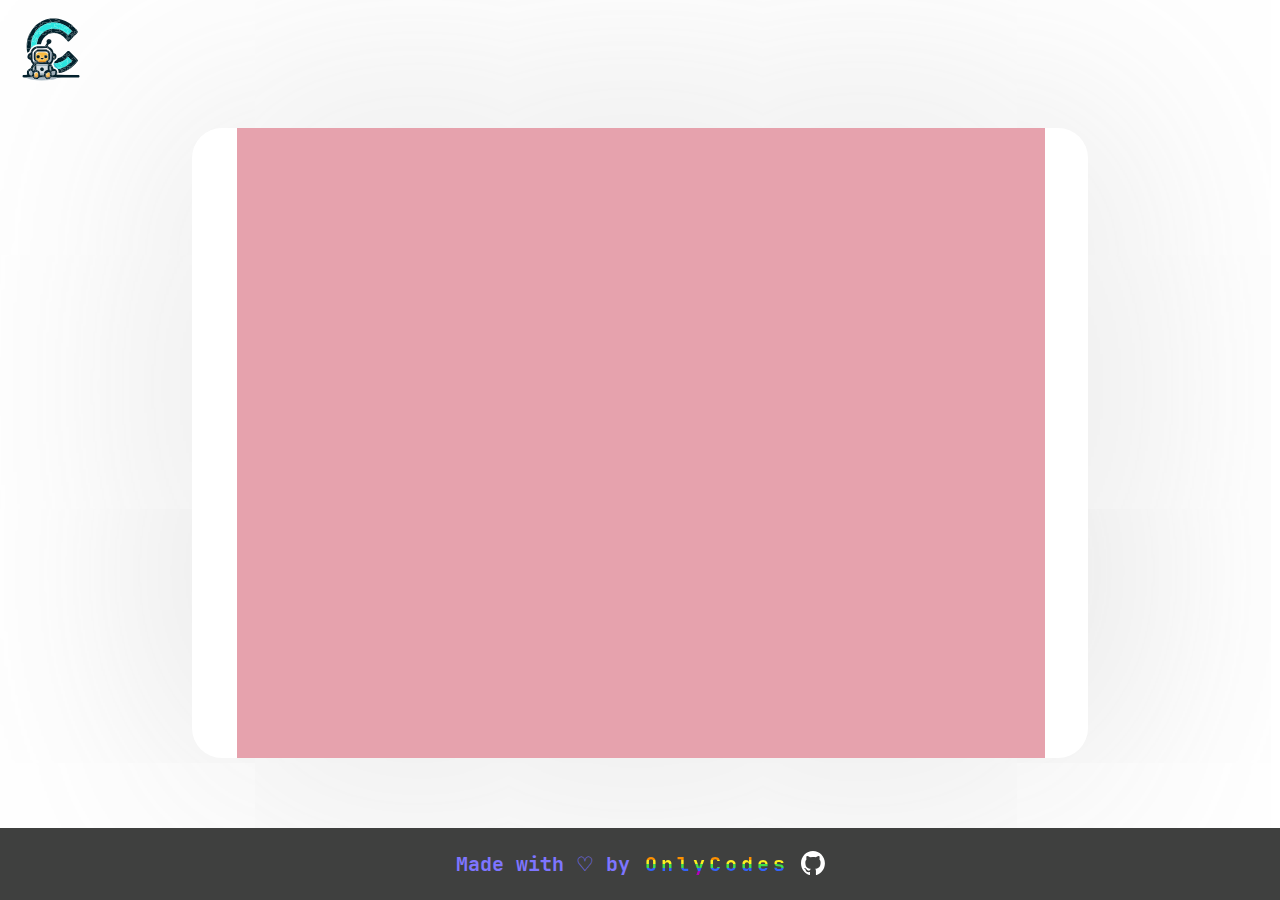
==== index.html @ 9d945993 "Added rainbow text and finished bot" ====
<!DOCTYPE html>
<html lang="en">

<head>
    <meta charset="UTF-8" />
    <meta name="viewport" content="width=device-width, initial-scale=1.0" />
    <script src="index.js"></script>
    <link rel="stylesheet" href="reset.css" />
    <link rel="stylesheet" href="style.css" />
    <title>C-Bot</title>
</head>

<body>
    <header>
        <div class="logo">
            <img src="img/logo.svg" alt="logo" />
        </div>
    </header>
        <main>
            <div class="main-body">
                <iframe src='https://webchat.botframework.com/embed/bot-cpapu-bot?s=SY5xN3FCjrM.iGS0Kf5x2nDwZGzSM5UnXrqYptkckkuzV67nQoUn-s8' style='background-color: #E6A2AD; min-width: 400px; width: 95%; min-height: 100%;'></iframe>
            </div>
        </main>
    <footer>
        <p>Made with ♡ by </p>
        <h1>OnlyCodes</h1>
        <a href="https://github.com/OnlyCodesOrg"><img src="img/github.svg" alt=""></a>
    </footer>
</body>

</html>
---- style.css ----
/*
    #F1C5D9
    #F2B3C0
    #E6A2AD
    #DF8A91
*/


body {
    background: #ffffff;
    min-height: 100vh;
    margin: 0;
    display: grid;
    grid-template-rows: auto 1fr auto;
}

main {
    width: 70%;
    padding-left: 15%;
}

header {
    min-height: 50px;
    display: block;
    width: 100%;
    height: 90px;
    padding-bottom: 3%;
}

.main-body {
    display: flex;
    height: 90%;
}

.logo {
    display: flex;
    width: 100%;
}

.logo img {
    width: 100px;
    height: auto;
    margin-bottom: 20px;
}

.main-body {
    background-color: white;
    height: 90%;
    border-radius: 30px;
    box-shadow: 5px 5px 1000px rgba(131, 131, 131, 0.3);
    padding-left: 5%;
}

footer {
    background-color: #3f403f;
    display: inline-flex;
    align-items: center;
    justify-content: center;
    width: 100%;
    color: #7e75ff;
    font-family: "JetBrains Mono", sans-serif;
    font-size: 20px;
    height: 8vh;
    text-align: center;
}

footer img {
    width: 24px;
    height: 24px;
    padding-left: 12px;
}

footer a {
    color: white;
    text-decoration: none;
}

button:hover {
    cursor: pointer;
}

.btton1:active {
    background: #062244;
}

footer h1 {
    text-decoration: none;
    font-size: 20px;
    padding-left: 15px;
    font-weight: 700;
    color: transparent;
    letter-spacing: 0.2em;
    text-align: center;
    background: linear-gradient(
      #fd004c 16.7%,
      #fe9000 16.7%,
      #fe9000 33.4%,
      #fff020 33.4%,
      #fff020 50.1%,
      #3edf4b 50.1%,
      #3edf4b 66.8%,
      #3363ff 66.8%,
      #3363ff 83.5%,
      #b102b7 83.5%
    );
    -webkit-text-stroke: 2px var(--yangColor);
    background-clip: text;
    -webkit-background-clip: text;
    line-height: 1.1em;
    animation: rainbow 100s linear infinite;
  }
  
  @keyframes rainbow {
    100% {
      background-position: 0 60em;
    }
  }

@font-face {
    font-family: "Inter";
    src: url("fonts/Inter-VariableFont_slnt,wght.ttf") format("truetype");
    font-weight: 400;
    font-style: normal;
}

@font-face {
    font-family: "Inter";
    src: url("fonts/Inter-VariableFont_slnt,wght.ttf") format("truetype");
    font-weight: 800;
    font-style: bold;
}

@font-face {
    font-family: "Emizen";
    src: url("fonts/Emizen.otf") format("truetype");
    font-weight: 400;
    font-style: normal;
}

@font-face {
    font-family: "JetBrains Mono";
    src: url("fonts/JetBrainsMono-Bold.ttf") format("truetype");
    font-weight: 400;
    font-style: normal;
}
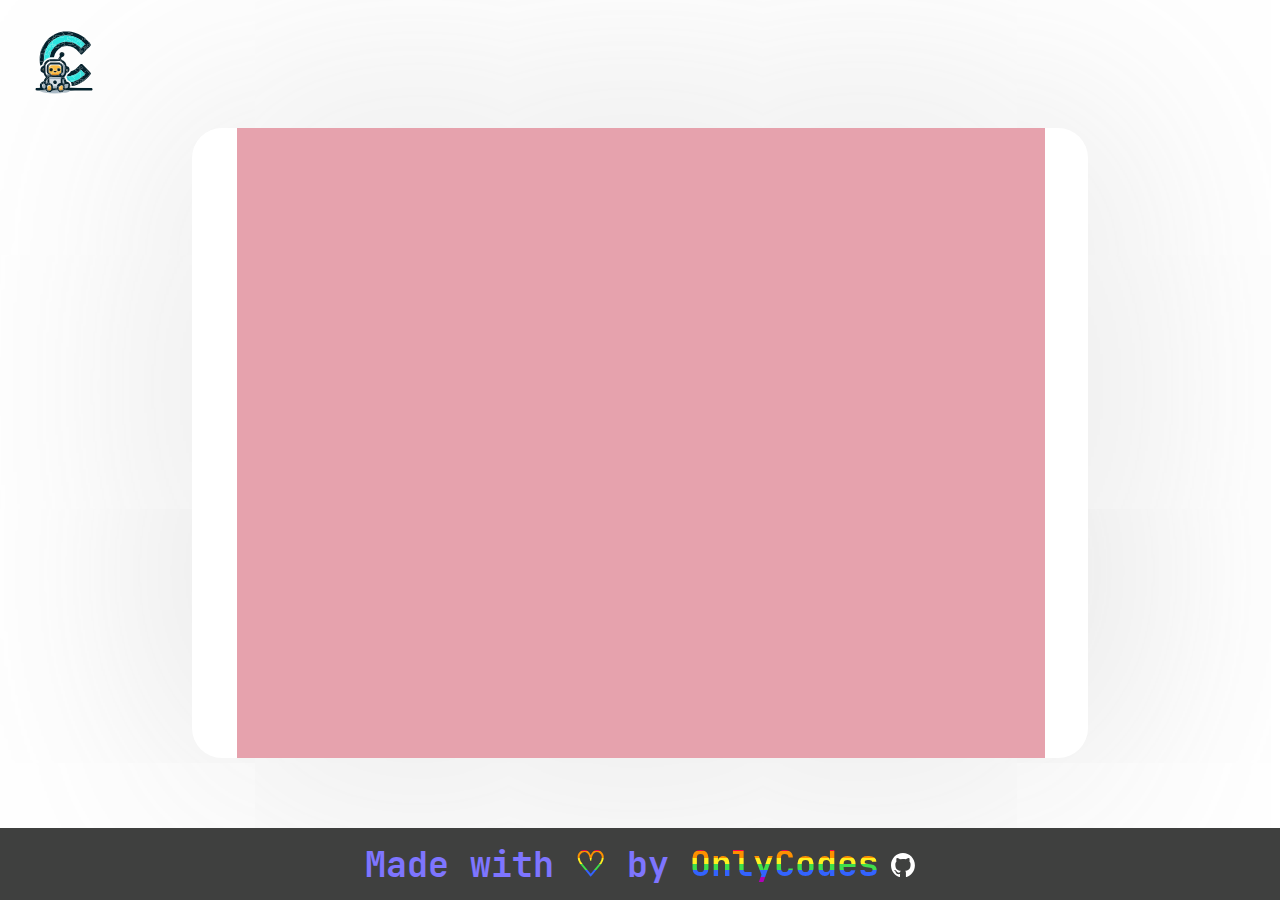
==== commit 655952cb: "Modified rainbow text" ====
--- a/index.html
+++ b/index.html
@@ -22,7 +22,9 @@
             </div>
         </main>
     <footer>
-        <p>Made with ♡ by </p>
+        <p>Made with&#160</p>
+        <h1>♡&#160</h1>
+        <p>by&#160</p>
         <h1>OnlyCodes</h1>
         <a href="https://github.com/OnlyCodesOrg"><img src="img/github.svg" alt=""></a>
     </footer>
--- a/style.css
+++ b/style.css
@@ -34,6 +34,7 @@
 
 .logo {
     display: flex;
+    margin: 1%;
     width: 100%;
 }
 
@@ -59,7 +60,7 @@
     width: 100%;
     color: #7e75ff;
     font-family: "JetBrains Mono", sans-serif;
-    font-size: 20px;
+    font-size: 35px;
     height: 8vh;
     text-align: center;
 }
@@ -85,12 +86,9 @@
 
 footer h1 {
     text-decoration: none;
-    font-size: 20px;
-    padding-left: 15px;
+    font-size: 35px;
     font-weight: 700;
     color: transparent;
-    letter-spacing: 0.2em;
-    text-align: center;
     background: linear-gradient(
       #fd004c 16.7%,
       #fe9000 16.7%,
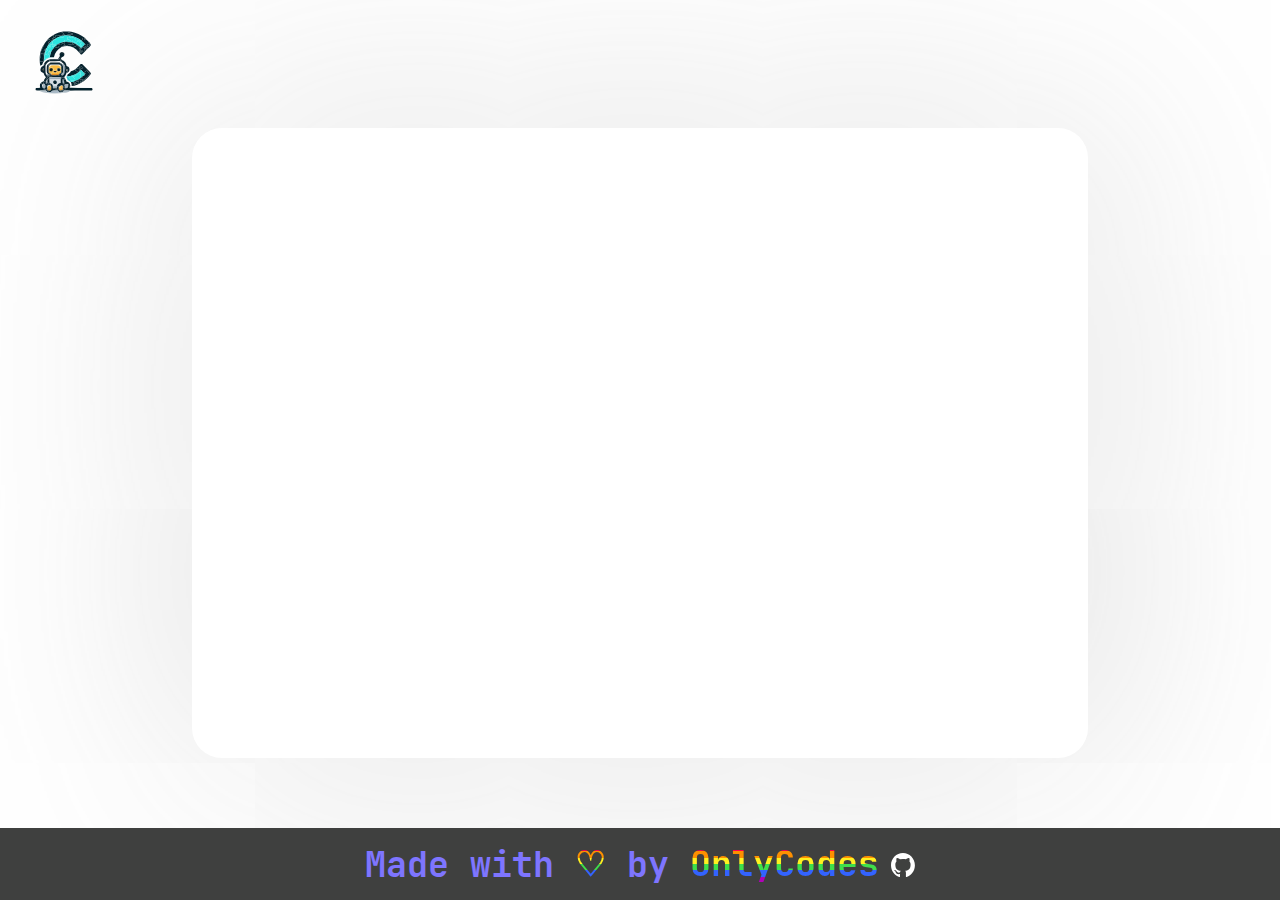
==== commit 06496c06: "Changed background color in iframe" ====
--- a/index.html
+++ b/index.html
@@ -18,7 +18,7 @@
     </header>
         <main>
             <div class="main-body">
-                <iframe src='https://webchat.botframework.com/embed/bot-cpapu-bot?s=SY5xN3FCjrM.iGS0Kf5x2nDwZGzSM5UnXrqYptkckkuzV67nQoUn-s8' style='background-color: #E6A2AD; min-width: 400px; width: 95%; min-height: 100%;'></iframe>
+                <iframe src='https://webchat.botframework.com/embed/bot-cpapu-bot?s=SY5xN3FCjrM.iGS0Kf5x2nDwZGzSM5UnXrqYptkckkuzV67nQoUn-s8' style='min-width: 400px; width: 95%; min-height: 100%;'></iframe>
             </div>
         </main>
     <footer>
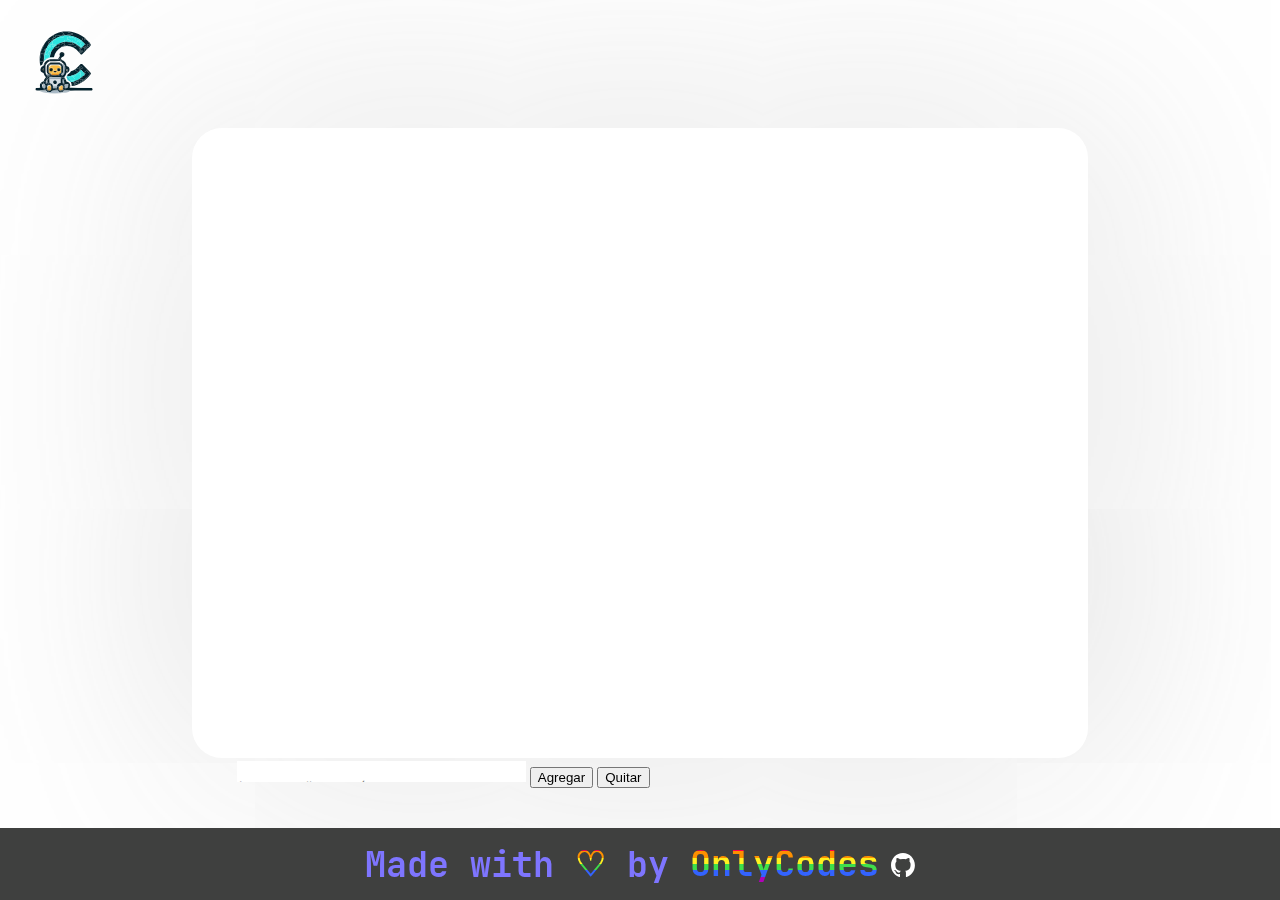
==== commit 5e35bea3: "Testing bot!" ====
--- a/index.html
+++ b/index.html
@@ -16,11 +16,18 @@
             <img src="img/logo.svg" alt="logo" />
         </div>
     </header>
-        <main>
-            <div class="main-body">
-                <iframe src='https://webchat.botframework.com/embed/bot-cpapu-bot?s=SY5xN3FCjrM.iGS0Kf5x2nDwZGzSM5UnXrqYptkckkuzV67nQoUn-s8' style='min-width: 400px; width: 95%; min-height: 100%;'></iframe>
-            </div>
-        </main>
+    <main>
+        <div class="main-body">
+            <iframe
+                src='https://webchat.botframework.com/embed/C-Bot-Testing-bot?s=ztC_HZhjrwo.ObMZq8v02eYbGbd6Hed4Wk8q3EmNx5lXCqGLZdnSNCI'
+                style='min-width: 400px; width: 95%; min-height: 100%;'></iframe>
+            <div class="input-key">
+                <textarea name="user-key" id="user-key" cols="30" rows="10" placeholder="Ingresa tu llave aquí"></textarea>
+                <button>Agregar</button>
+                <button>Quitar</button>  
+            </div>     
+        </div>
+    </main>
     <footer>
         <p>Made with&#160</p>
         <h1>♡&#160</h1>
--- a/style.css
+++ b/style.css
@@ -50,6 +50,25 @@
     border-radius: 30px;
     box-shadow: 5px 5px 1000px rgba(131, 131, 131, 0.3);
     padding-left: 5%;
+    display: block;
+}
+
+.input-key
+{
+    height: 5%;
+}
+
+#user-key
+{
+    padding-top: 2%;
+    resize: none;
+    font-family: "Inter";
+    border: none;
+    font-weight: 400px;
+    font-style: normal;
+    color: #0a3871;
+    height: 5%;
+    
 }
 
 footer {
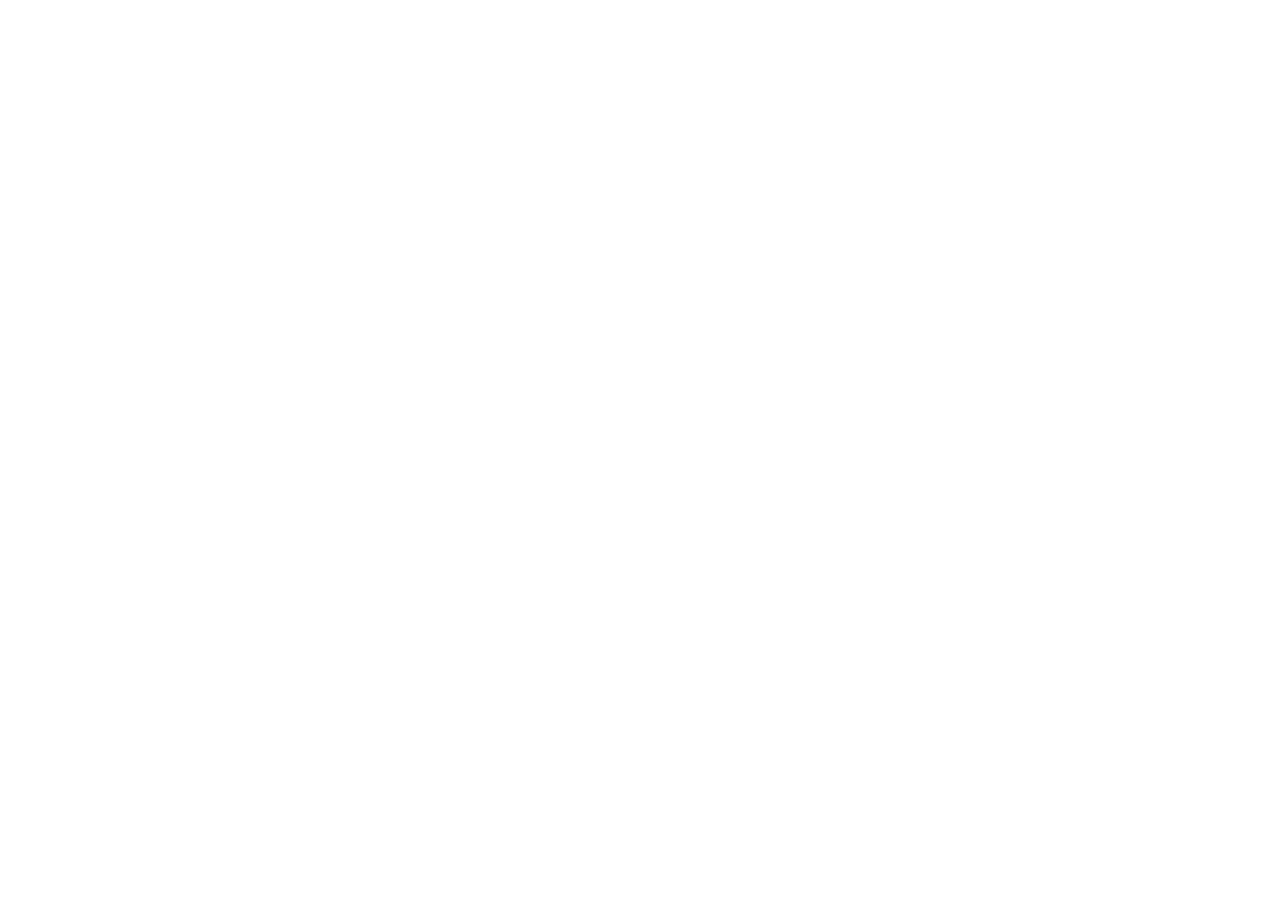
==== commit f00f222a: "Finished bot-index html" ====
--- a/index.html
+++ b/index.html
@@ -1,40 +1,11 @@
 <!DOCTYPE html>
 <html lang="en">
-
 <head>
-    <meta charset="UTF-8" />
-    <meta name="viewport" content="width=device-width, initial-scale=1.0" />
-    <script src="index.js"></script>
-    <link rel="stylesheet" href="reset.css" />
-    <link rel="stylesheet" href="style.css" />
-    <title>C-Bot</title>
+    <meta charset="UTF-8">
+    <meta name="viewport" content="width=device-width, initial-scale=1.0">
+    <title>Document</title>
 </head>
-
 <body>
-    <header>
-        <div class="logo">
-            <img src="img/logo.svg" alt="logo" />
-        </div>
-    </header>
-    <main>
-        <div class="main-body">
-            <iframe
-                src='https://webchat.botframework.com/embed/C-Bot-Testing-bot?s=ztC_HZhjrwo.ObMZq8v02eYbGbd6Hed4Wk8q3EmNx5lXCqGLZdnSNCI'
-                style='min-width: 400px; width: 95%; min-height: 100%;'></iframe>
-            <div class="input-key">
-                <textarea name="user-key" id="user-key" cols="30" rows="10" placeholder="Ingresa tu llave aquí"></textarea>
-                <button>Agregar</button>
-                <button>Quitar</button>  
-            </div>     
-        </div>
-    </main>
-    <footer>
-        <p>Made with&#160</p>
-        <h1>♡&#160</h1>
-        <p>by&#160</p>
-        <h1>OnlyCodes</h1>
-        <a href="https://github.com/OnlyCodesOrg"><img src="img/github.svg" alt=""></a>
-    </footer>
+    
 </body>
-
 </html>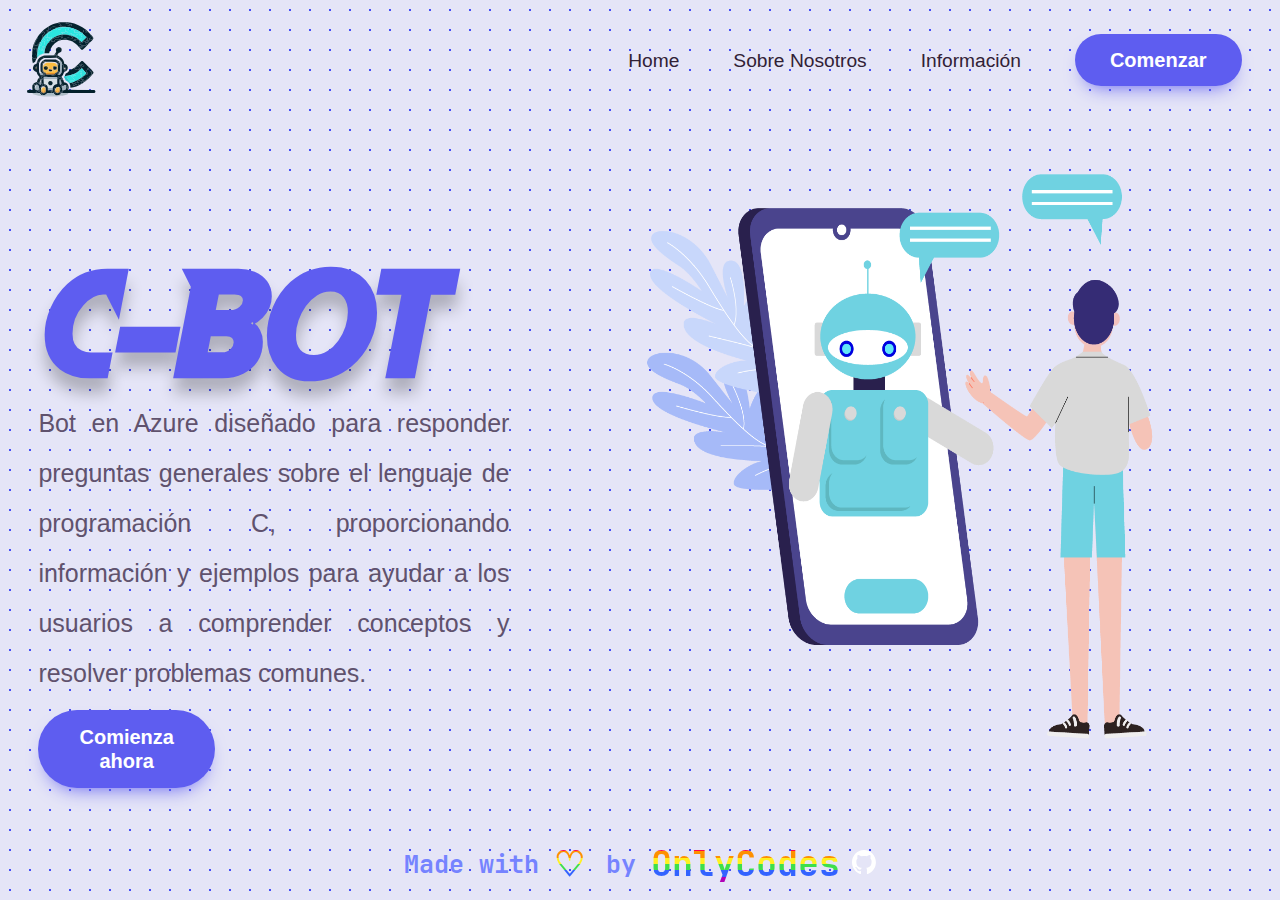
==== commit 5902dd11: "Pages finished" ====
--- a/index.html
+++ b/index.html
@@ -1,11 +1,52 @@
 <!DOCTYPE html>
 <html lang="en">
+
 <head>
     <meta charset="UTF-8">
     <meta name="viewport" content="width=device-width, initial-scale=1.0">
-    <title>Document</title>
+    <link rel="stylesheet" href="reset.css">
+    <link rel="stylesheet" href="style.css">
+    
+    <title>C-Bot</title>
 </head>
+
 <body>
-    
+    <header>
+        <div class="box">
+            <img src="/img/logo.svg" alt="C-Bot Logo">
+            <nav>
+                <ul>
+                    <li>Home</li>
+                    <li>Sobre Nosotros</li>
+                    <li>Información</li>
+                    <li><a href="/bot-index/bot-index.html">Comenzar</a></li>
+                </ul>
+            </nav>
+
+        </div>
+    </header>
+    <main>
+        <div class="container">
+            <div class="aside">
+                <h1>C-Bot</h1>
+                <p>Bot en Azure diseñado para responder preguntas generales sobre el lenguaje de programación C, proporcionando información y ejemplos para ayudar a los usuarios a comprender conceptos y resolver problemas comunes.</p>
+                <button id="getStarted">Comienza ahora</button>
+            </div>
+            <img src="img/—Pngtree—robot smart friend cell phone_6674755.png" alt="Chat bot">
+        </div>
+    </main>
+    <footer>
+        <p>Made with&#160</p>
+        <h1>♡&#160</h1>
+        <p>by&#160</p>
+        <h1>OnlyCodes</h1>
+        <a href="https://github.com/OnlyCodesOrg"><img src="../img/github.svg" alt="github-logo"></a>
+    </footer>
 </body>
+<script>
+    document.getElementById('getStarted').addEventListener('click', function () {
+        window.location.href = 'bot-index/bot-index.html';
+    });
+</script>
+
 </html>--- a/style.css
+++ b/style.css
@@ -0,0 +1,277 @@
+body {
+    min-height: 100vh;
+    margin: 0;
+    display: grid;
+    grid-template-rows: auto 1fr auto;
+
+    background: linear-gradient(40deg, #ecc7ff, #c3c5ff);
+    background-size: 400% 400%;
+
+    -webkit-animation: AnimationName 20s ease infinite;
+    -moz-animation: AnimationName 20s ease infinite;
+    -o-animation: AnimationName 20s ease infinite;
+    animation: AnimationName 20s ease infinite;
+    background-color: #e5e5f7;
+    background-image:  radial-gradient(#444cf7 0.8px, transparent 0.5px), radial-gradient(#444cf7 0.5px, #e5e5f7 0.5px);
+    background-size: 20px 20px;
+    background-position: 0 0,10px 10px;
+}
+
+main {
+    width: 100%;
+}
+
+header {
+    min-height: 50px;
+    width: 100%;
+    height: 120px;
+}
+
+.box {
+    position: relative;
+    width: 100%;
+    margin: 0 auto;
+    height: 120px;
+}
+
+.box img {
+    height: auto;
+    width: 120px;
+}
+
+nav {
+    position: absolute;
+    top: 50%;
+    right: 0;
+    transform: translateY(-50%);
+    padding-right: 3%;
+}
+
+nav ul {
+    padding: 0;
+    margin: 0;
+}
+
+nav li {
+    display: inline;
+    margin: 0 0 0 50px;
+    font-family: "Intern", sans-serif;
+    font-size: 1.2rem;
+    color: #312135;
+}
+
+nav a {
+    background: #5e5df0;
+    text-decoration: none;
+    border-radius: 999px;
+    box-shadow: #5e5df0 0 10px 20px -10px;
+    box-sizing: border-box;
+    color: #ffffff;
+    cursor: pointer;
+    font-family: "Intern", sans-serif;
+    font-size: 20px;
+    font-weight: 700;
+    line-height: 24px;
+    opacity: 1;
+    outline: 0 solid transparent;
+    padding: 15px 35px;
+    user-select: none;
+    -webkit-user-select: none;
+    touch-action: manipulation;
+    width: 25%;
+    word-break: break-word;
+    border: 0;
+}
+
+nav a:hover, .aside button:hover
+{
+    font-size: 22px;
+}
+
+.container {
+    display: flex;
+}
+
+.aside {
+    padding-top: 10%;
+    padding-left: 3%;
+    display: block;
+    width: 50%;
+}
+
+.aside h1 {
+    font-family: "Emizen", sans-serif;
+    font-weight: bold;
+    font-size: 150px;
+    color: #5e5df0;
+    text-shadow: #0000003d 0px 15px 15px;
+}
+
+.aside p {
+    font-family: "Intern", sans-serif;
+    color: #60526d;
+    width: 80%;
+    text-align: justify;
+    word-break: break-word;
+    line-height: 2;
+    font-size: 25px;
+}
+
+.aside button {
+    background: #5e5df0;
+    text-decoration: none;
+    border-radius: 999px;
+    box-shadow: #5e5df0 0 10px 20px -10px;
+    box-sizing: border-box;
+    color: #ffffff;
+    cursor: pointer;
+    font-family: "Intern", sans-serif;
+    font-size: 20px;
+    font-weight: 700;
+    line-height: 24px;
+    opacity: 1;
+    outline: 0 solid transparent;
+    padding: 15px 35px;
+    user-select: none;
+    -webkit-user-select: none;
+    touch-action: manipulation;
+    width: 30%;
+    word-break: break-word;
+    border: 0;
+    margin-top: 2%;
+}
+
+.container img {
+    height: auto;
+    width: 45%;
+    padding-right: 6%;
+}
+
+footer {
+    display: inline-flex;
+    align-items: center;
+    justify-content: center;
+    width: 100%;
+    color: #7583ff;
+    font-family: "JetBrains Mono", sans-serif;
+    font-size: 25px;
+    height: 8vh;
+    text-align: center;
+}
+
+footer img {
+    width: 24px;
+    height: 24px;
+    padding-left: 12px;
+}
+
+footer a {
+    color: #ebff33;
+    text-decoration: none;
+}
+
+footer h1 {
+    text-decoration: none;
+    font-size: 35px;
+    font-weight: 700;
+    color: transparent;
+    background: linear-gradient(
+        #fd004c 16.7%,
+        #fe9000 16.7%,
+        #fe9000 33.4%,
+        #fff020 33.4%,
+        #fff020 50.1%,
+        #3edf4b 50.1%,
+        #3edf4b 66.8%,
+        #3363ff 66.8%,
+        #3363ff 83.5%,
+        #b102b7 83.5%
+    );
+    -webkit-text-stroke: 2px var(--yangColor);
+    background-clip: text;
+    -webkit-background-clip: text;
+    line-height: 1.1em;
+    animation: rainbow 100s linear infinite;
+}
+
+/* ANIMATIONS */
+
+@keyframes rainbow {
+    100% {
+        background-position: 0 60em;
+    }
+}
+
+@-webkit-keyframes AnimationName {
+    0% {
+        background-position: 0% 92%;
+    }
+    50% {
+        background-position: 100% 9%;
+    }
+    100% {
+        background-position: 0% 92%;
+    }
+}
+@-moz-keyframes AnimationName {
+    0% {
+        background-position: 0% 92%;
+    }
+    50% {
+        background-position: 100% 9%;
+    }
+    100% {
+        background-position: 0% 92%;
+    }
+}
+@-o-keyframes AnimationName {
+    0% {
+        background-position: 0% 92%;
+    }
+    50% {
+        background-position: 100% 9%;
+    }
+    100% {
+        background-position: 0% 92%;
+    }
+}
+@keyframes AnimationName {
+    0% {
+        background-position: 0% 92%;
+    }
+    50% {
+        background-position: 100% 9%;
+    }
+    100% {
+        background-position: 0% 92%;
+    }
+}
+
+/* FONTS */
+@font-face {
+    font-family: "Inter";
+    src: url("fonts/Inter-VariableFont_slnt,wght.ttf") format("truetype");
+    font-weight: 400;
+    font-style: normal;
+}
+
+@font-face {
+    font-family: "Inter";
+    src: url("fonts/Inter-VariableFont_slnt,wght.ttf") format("truetype");
+    font-weight: 1600;
+    font-style: bold;
+}
+
+@font-face {
+    font-family: "Emizen";
+    src: url("fonts/Emizen.otf") format("truetype");
+    font-weight: 400;
+    font-style: normal;
+}
+
+@font-face {
+    font-family: "JetBrains Mono";
+    src: url("fonts/JetBrainsMono-Bold.ttf") format("truetype");
+    font-weight: 400;
+    font-style: normal;
+}
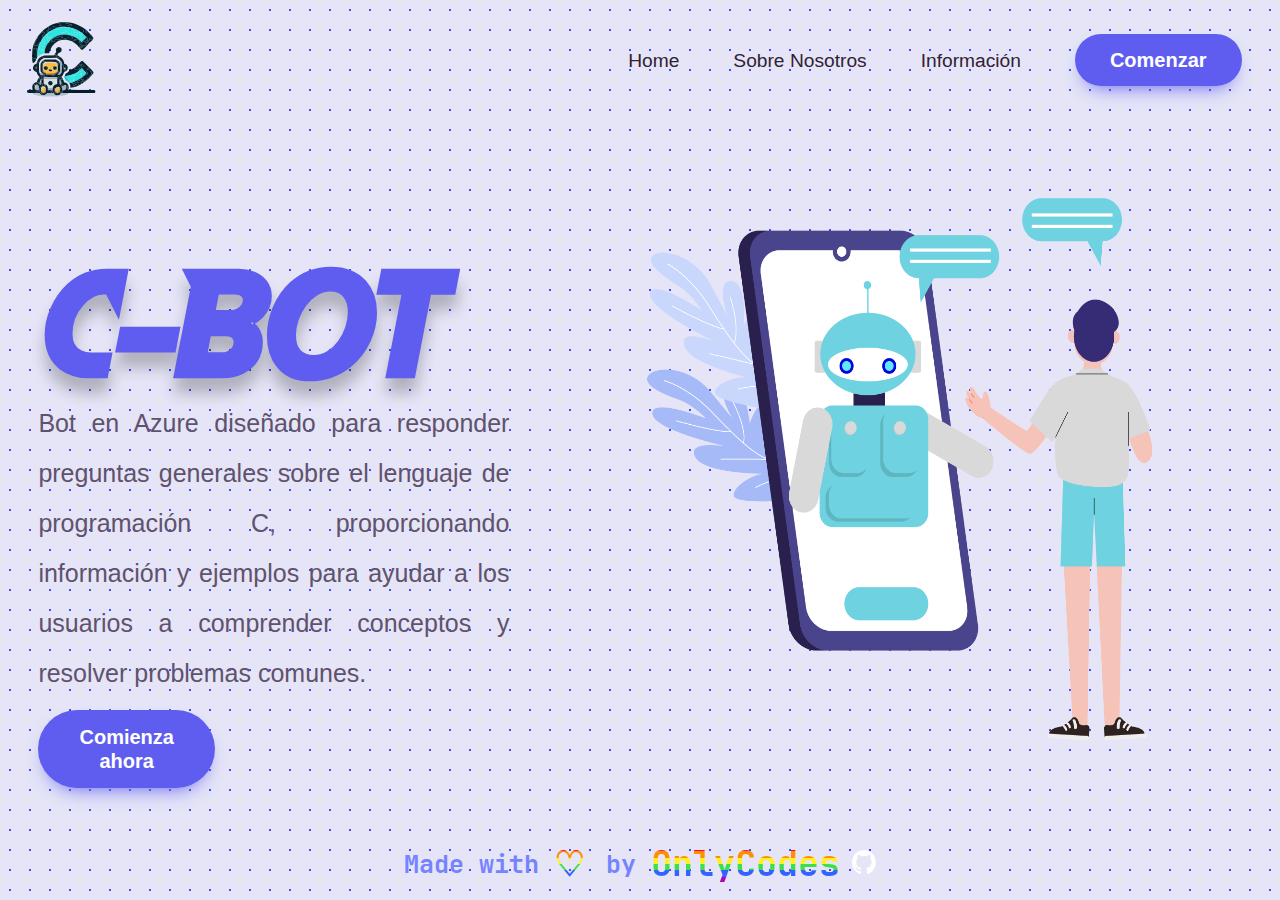
==== commit 8ea2c6a1: "Fixed directions" ====
--- a/index.html
+++ b/index.html
@@ -13,7 +13,7 @@
 <body>
     <header>
         <div class="box">
-            <img src="/img/logo.svg" alt="C-Bot Logo">
+            <img src="img/logo.svg" alt="C-Bot Logo">
             <nav>
                 <ul>
                     <li>Home</li>
@@ -40,7 +40,7 @@
         <h1>♡&#160</h1>
         <p>by&#160</p>
         <h1>OnlyCodes</h1>
-        <a href="https://github.com/OnlyCodesOrg"><img src="../img/github.svg" alt="github-logo"></a>
+        <a href="https://github.com/OnlyCodesOrg"><img src="img/github.svg" alt="github-logo"></a>
     </footer>
 </body>
 <script>
--- a/style.css
+++ b/style.css
@@ -145,6 +145,7 @@
     height: auto;
     width: 45%;
     padding-right: 6%;
+    margin-top: 2%;
 }
 
 footer {
